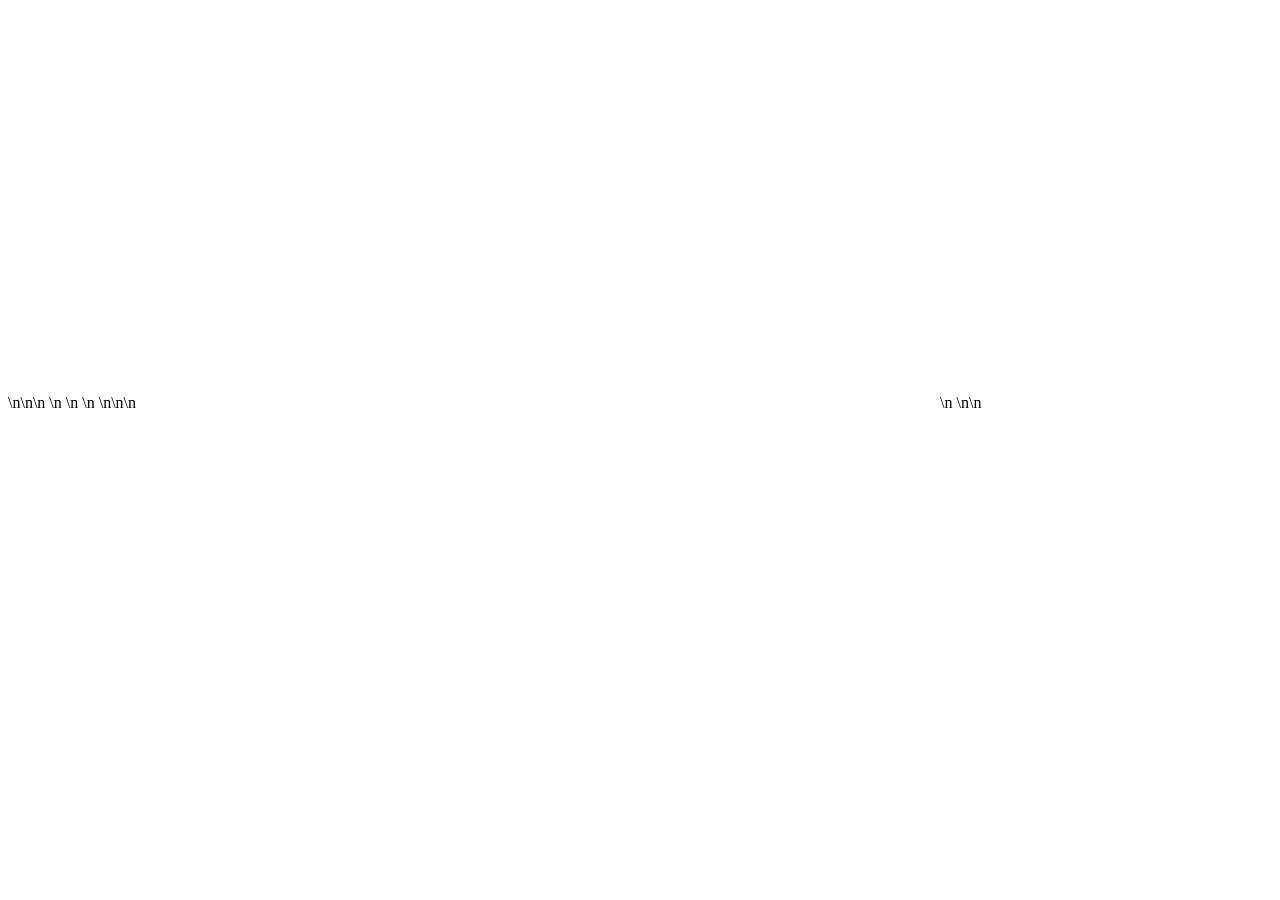
==== index.html @ 07c6e872 "Create index.html with Pong game HTML structure" ====
<!DOCTYPE html>\n<html lang="en">\n<head>\n    <meta charset="UTF-8">\n    <meta name="viewport" content="width=device-width, initial-scale=1.0">\n    <title>Pong Game</title>\n    <style>\n        body {\n            display: flex;\n            justify-content: center;\n            align-items: center;\n            height: 100vh;\n            background-color: black;\n        }\n        canvas {\n            border: 1px solid white;\n        }\n    </style>\n</head>\n<body>\n    <canvas id="gameCanvas" width="800" height="400"></canvas>\n    <script>\n        // Pong game JavaScript code will go here\n    </script>\n</body>\n</html>
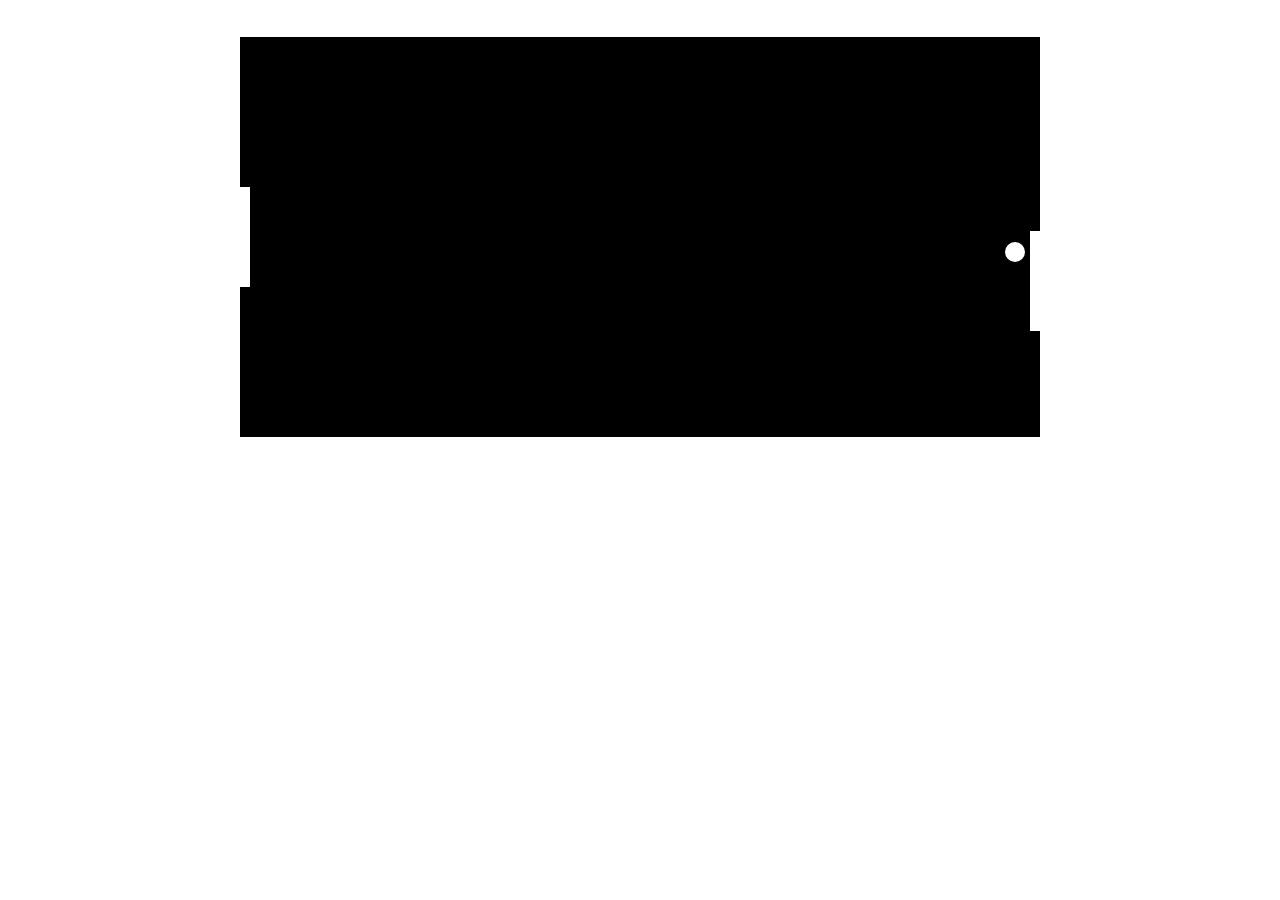
==== commit 6f599e8f: "Updated index.html to implement a complete Pong game with HTML, CSS, and JavaScript features." ====
--- a/index.html
+++ b/index.html
@@ -1 +1,129 @@
-<!DOCTYPE html>\n<html lang="en">\n<head>\n    <meta charset="UTF-8">\n    <meta name="viewport" content="width=device-width, initial-scale=1.0">\n    <title>Pong Game</title>\n    <style>\n        body {\n            display: flex;\n            justify-content: center;\n            align-items: center;\n            height: 100vh;\n            background-color: black;\n        }\n        canvas {\n            border: 1px solid white;\n        }\n    </style>\n</head>\n<body>\n    <canvas id="gameCanvas" width="800" height="400"></canvas>\n    <script>\n        // Pong game JavaScript code will go here\n    </script>\n</body>\n</html>+<!DOCTYPE html>
+<html lang="en">
+<head>
+    <meta charset="UTF-8">
+    <meta name="viewport" content="width=device-width, initial-scale=1.0">
+    <title>Pong Game</title>
+    <style>
+        * {
+            margin: 0;
+            padding: 0;
+            box-sizing: border-box;
+        }
+        canvas {
+            background: black;
+            display: block;
+            margin: auto;
+        }
+
+        #scoreboard {
+            color: white;
+            text-align: center;
+            font-size: 2em;
+        }
+    </style>
+</head>
+<body>
+    <div id="scoreboard">
+        <span id="playerScore">0</span> : <span id="aiScore">0</span>
+    </div>
+    <canvas id="pongCanvas" width="800" height="400"></canvas>
+    <script>
+        const canvas = document.getElementById('pongCanvas');
+        const ctx = canvas.getContext('2d');
+
+        const paddleWidth = 10, paddleHeight = 100;
+        const ballSize = 10;
+
+        let player = {x: 0, y: canvas.height / 2 - paddleHeight / 2, score: 0};
+        let ai = {x: canvas.width - paddleWidth, y: canvas.height / 2 - paddleHeight / 2, score: 0};
+        let ball = {x: canvas.width / 2, y: canvas.height / 2, radius: ballSize, velocityX: 5, velocityY: 5};
+
+        function drawRect(x, y, width, height, color) {
+            ctx.fillStyle = color;
+            ctx.fillRect(x, y, width, height);
+        }
+
+        function drawArc(x, y, radius, color) {
+            ctx.fillStyle = color;
+            ctx.beginPath();
+            ctx.arc(x, y, radius, 0, Math.PI * 2, false);
+            ctx.closePath();
+            ctx.fill();
+        }
+
+        function resetBall() {
+            ball.x = canvas.width / 2;
+            ball.y = canvas.height / 2;
+            ball.velocityX = 5 * (Math.random() > 0.5 ? 1 : -1);
+            ball.velocityY = 5 * (Math.random() > 0.5 ? 1 : -1);
+        }
+
+        function update() {
+            ball.x += ball.velocityX;
+            ball.y += ball.velocityY;
+
+            // Ball collision with top and bottom
+            if (ball.y + ball.radius > canvas.height || ball.y - ball.radius < 0) {
+                ball.velocityY = -ball.velocityY;
+            }
+
+            // Ball collision with paddles
+            if (ball.x < player.x + paddleWidth &&
+                ball.y > player.y &&
+                ball.y < player.y + paddleHeight) {
+                ball.velocityX = -ball.velocityX;
+            }
+
+            if (ball.x + ball.radius > ai.x &&
+                ball.y > ai.y &&
+                ball.y < ai.y + paddleHeight) {
+                ball.velocityX = -ball.velocityX;
+            }
+
+            // Score Update
+            if (ball.x - ball.radius < 0) {
+                ai.score += 1;
+                resetBall();
+            }
+            else if (ball.x + ball.radius > canvas.width) {
+                player.score += 1;
+                resetBall();
+            }
+        }
+
+        function draw() {
+            drawRect(0, 0, canvas.width, canvas.height, 'black');
+            drawRect(player.x, player.y, paddleWidth, paddleHeight, 'white');
+            drawRect(ai.x, ai.y, paddleWidth, paddleHeight, 'white');
+            drawArc(ball.x, ball.y, ball.radius, 'white');
+            document.getElementById('playerScore').innerText = player.score;
+            document.getElementById('aiScore').innerText = ai.score;
+        }
+
+        function aiMovement() {
+            let middlePaddle = ai.y + paddleHeight / 2;
+            if (middlePaddle < ball.y) {
+                ai.y += 4;
+            } else {
+                ai.y -= 4;
+            }
+        }
+
+        function gameLoop() {
+            update();
+            aiMovement();
+            draw();
+            requestAnimationFrame(gameLoop);
+        }
+
+        document.addEventListener('mousemove', (event) => {
+            const rect = canvas.getBoundingClientRect();
+            player.y = event.clientY - rect.top - paddleHeight / 2;
+        });
+
+        resetBall();
+        gameLoop();
+    </script>
+</body>
+</html>
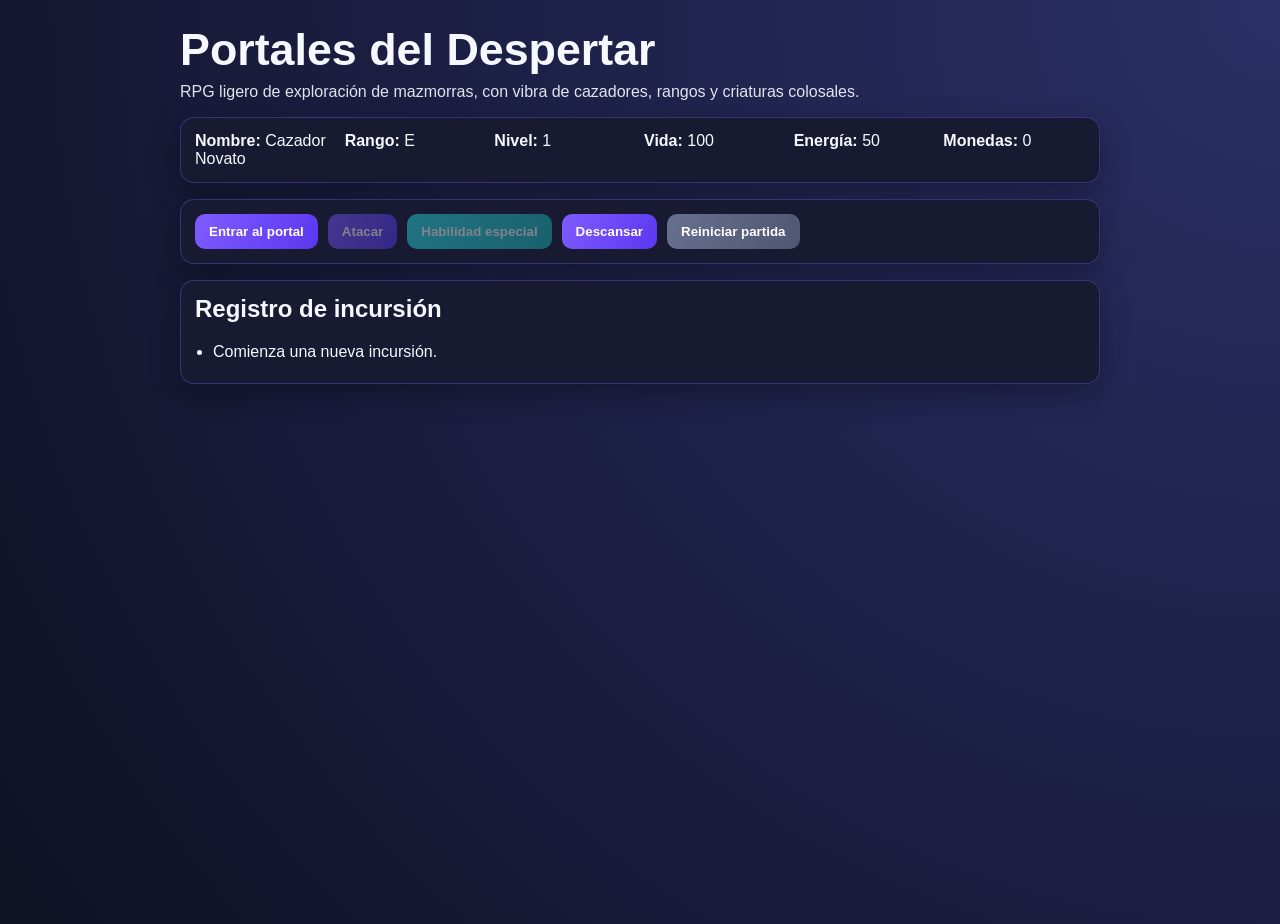
==== commit f5557fa0: "Create dungeon RPG inspired hunter portal fantasy" ====
--- a/index.html
+++ b/index.html
@@ -1,129 +1,44 @@
 <!DOCTYPE html>
-<html lang="en">
+<html lang="es">
 <head>
-    <meta charset="UTF-8">
-    <meta name="viewport" content="width=device-width, initial-scale=1.0">
-    <title>Pong Game</title>
-    <style>
-        * {
-            margin: 0;
-            padding: 0;
-            box-sizing: border-box;
-        }
-        canvas {
-            background: black;
-            display: block;
-            margin: auto;
-        }
-
-        #scoreboard {
-            color: white;
-            text-align: center;
-            font-size: 2em;
-        }
-    </style>
+  <meta charset="UTF-8" />
+  <meta name="viewport" content="width=device-width, initial-scale=1.0" />
+  <title>Portales del Despertar</title>
+  <link rel="stylesheet" href="styles.css" />
 </head>
 <body>
-    <div id="scoreboard">
-        <span id="playerScore">0</span> : <span id="aiScore">0</span>
-    </div>
-    <canvas id="pongCanvas" width="800" height="400"></canvas>
-    <script>
-        const canvas = document.getElementById('pongCanvas');
-        const ctx = canvas.getContext('2d');
+  <main class="app">
+    <header class="hero">
+      <h1>Portales del Despertar</h1>
+      <p>
+        RPG ligero de exploración de mazmorras, con vibra de cazadores, rangos y
+        criaturas colosales.
+      </p>
+    </header>
 
-        const paddleWidth = 10, paddleHeight = 100;
-        const ballSize = 10;
+    <section class="hud card">
+      <div><strong>Nombre:</strong> <span id="name">Cazador Novato</span></div>
+      <div><strong>Rango:</strong> <span id="rank">E</span></div>
+      <div><strong>Nivel:</strong> <span id="level">1</span></div>
+      <div><strong>Vida:</strong> <span id="hp">100</span></div>
+      <div><strong>Energía:</strong> <span id="energy">50</span></div>
+      <div><strong>Monedas:</strong> <span id="gold">0</span></div>
+    </section>
 
-        let player = {x: 0, y: canvas.height / 2 - paddleHeight / 2, score: 0};
-        let ai = {x: canvas.width - paddleWidth, y: canvas.height / 2 - paddleHeight / 2, score: 0};
-        let ball = {x: canvas.width / 2, y: canvas.height / 2, radius: ballSize, velocityX: 5, velocityY: 5};
+    <section class="actions card">
+      <button class="button" id="exploreBtn">Entrar al portal</button>
+      <button class="button" id="fightBtn" disabled>Atacar</button>
+      <button class="button" id="skillBtn" disabled>Habilidad especial</button>
+      <button class="button" id="restBtn">Descansar</button>
+      <button class="button" id="resetBtn">Reiniciar partida</button>
+    </section>
 
-        function drawRect(x, y, width, height, color) {
-            ctx.fillStyle = color;
-            ctx.fillRect(x, y, width, height);
-        }
+    <section class="log card">
+      <h2>Registro de incursión</h2>
+      <ul id="log"></ul>
+    </section>
+  </main>
 
-        function drawArc(x, y, radius, color) {
-            ctx.fillStyle = color;
-            ctx.beginPath();
-            ctx.arc(x, y, radius, 0, Math.PI * 2, false);
-            ctx.closePath();
-            ctx.fill();
-        }
-
-        function resetBall() {
-            ball.x = canvas.width / 2;
-            ball.y = canvas.height / 2;
-            ball.velocityX = 5 * (Math.random() > 0.5 ? 1 : -1);
-            ball.velocityY = 5 * (Math.random() > 0.5 ? 1 : -1);
-        }
-
-        function update() {
-            ball.x += ball.velocityX;
-            ball.y += ball.velocityY;
-
-            // Ball collision with top and bottom
-            if (ball.y + ball.radius > canvas.height || ball.y - ball.radius < 0) {
-                ball.velocityY = -ball.velocityY;
-            }
-
-            // Ball collision with paddles
-            if (ball.x < player.x + paddleWidth &&
-                ball.y > player.y &&
-                ball.y < player.y + paddleHeight) {
-                ball.velocityX = -ball.velocityX;
-            }
-
-            if (ball.x + ball.radius > ai.x &&
-                ball.y > ai.y &&
-                ball.y < ai.y + paddleHeight) {
-                ball.velocityX = -ball.velocityX;
-            }
-
-            // Score Update
-            if (ball.x - ball.radius < 0) {
-                ai.score += 1;
-                resetBall();
-            }
-            else if (ball.x + ball.radius > canvas.width) {
-                player.score += 1;
-                resetBall();
-            }
-        }
-
-        function draw() {
-            drawRect(0, 0, canvas.width, canvas.height, 'black');
-            drawRect(player.x, player.y, paddleWidth, paddleHeight, 'white');
-            drawRect(ai.x, ai.y, paddleWidth, paddleHeight, 'white');
-            drawArc(ball.x, ball.y, ball.radius, 'white');
-            document.getElementById('playerScore').innerText = player.score;
-            document.getElementById('aiScore').innerText = ai.score;
-        }
-
-        function aiMovement() {
-            let middlePaddle = ai.y + paddleHeight / 2;
-            if (middlePaddle < ball.y) {
-                ai.y += 4;
-            } else {
-                ai.y -= 4;
-            }
-        }
-
-        function gameLoop() {
-            update();
-            aiMovement();
-            draw();
-            requestAnimationFrame(gameLoop);
-        }
-
-        document.addEventListener('mousemove', (event) => {
-            const rect = canvas.getBoundingClientRect();
-            player.y = event.clientY - rect.top - paddleHeight / 2;
-        });
-
-        resetBall();
-        gameLoop();
-    </script>
+  <script src="game.js"></script>
 </body>
-</html>+</html>
--- a/styles.css
+++ b/styles.css
@@ -0,0 +1,106 @@
+:root {
+  color-scheme: dark;
+  --bg: #0f1124;
+  --card: #1a1d35;
+  --ink: #f7f8ff;
+  --accent: #7f5cff;
+  --accent-2: #2de2e6;
+  --danger: #ff5f6d;
+}
+
+* {
+  box-sizing: border-box;
+}
+
+body {
+  margin: 0;
+  font-family: "Segoe UI", Tahoma, Geneva, Verdana, sans-serif;
+  background: radial-gradient(circle at top right, #2a2f66, var(--bg));
+  color: var(--ink);
+  min-height: 100vh;
+}
+
+.app {
+  width: min(920px, 92vw);
+  margin: 24px auto;
+  display: grid;
+  gap: 16px;
+}
+
+.hero h1 {
+  margin: 0;
+  font-size: clamp(1.8rem, 3.8vw, 2.8rem);
+}
+
+.hero p {
+  margin: 8px 0 0;
+  opacity: 0.9;
+}
+
+.card {
+  background-color: color-mix(in srgb, var(--card), black 10%);
+  border: 1px solid color-mix(in srgb, var(--accent), transparent 65%);
+  border-radius: 14px;
+  padding: 14px;
+  box-shadow: 0 10px 30px rgba(0, 0, 0, 0.3);
+}
+
+.hud {
+  display: grid;
+  grid-template-columns: repeat(auto-fit, minmax(140px, 1fr));
+  gap: 8px;
+}
+
+.actions {
+  display: flex;
+  flex-wrap: wrap;
+  gap: 10px;
+}
+
+.button {
+  border: 0;
+  color: white;
+  background: linear-gradient(120deg, var(--accent), #5a37ef);
+  padding: 10px 14px;
+  border-radius: 10px;
+  font-weight: 700;
+  cursor: pointer;
+  transition: transform 0.15s ease, filter 0.2s ease;
+}
+
+.button:hover:not(:disabled) {
+  transform: translateY(-2px);
+  filter: brightness(1.06);
+}
+
+.button:disabled {
+  opacity: 0.45;
+  cursor: not-allowed;
+}
+
+#skillBtn {
+  background: linear-gradient(120deg, var(--accent-2), #1db6b8);
+}
+
+#resetBtn {
+  background: linear-gradient(120deg, #68708f, #4e5673);
+}
+
+.log h2 {
+  margin-top: 0;
+}
+
+#log {
+  margin: 0;
+  padding-left: 18px;
+  max-height: 260px;
+  overflow-y: auto;
+}
+
+#log li {
+  margin-bottom: 8px;
+}
+
+.hit {
+  color: var(--danger);
+}
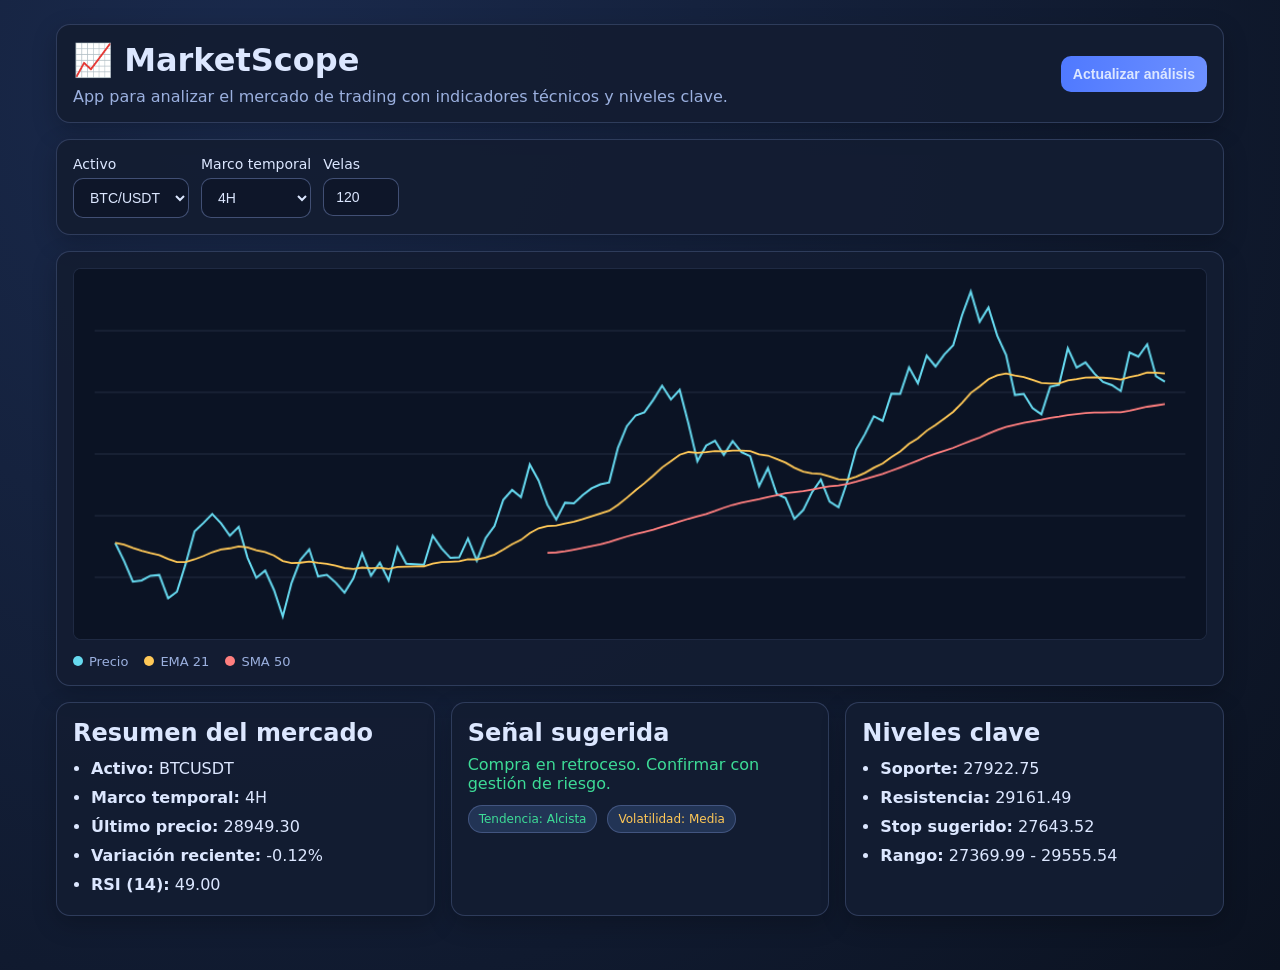
==== commit 45211a58: "Crear app web para análisis de mercado de trading" ====
--- a/index.html
+++ b/index.html
@@ -3,42 +3,76 @@
 <head>
   <meta charset="UTF-8" />
   <meta name="viewport" content="width=device-width, initial-scale=1.0" />
-  <title>Portales del Despertar</title>
+  <title>MarketScope - Analizador de Trading</title>
   <link rel="stylesheet" href="styles.css" />
 </head>
 <body>
   <main class="app">
-    <header class="hero">
-      <h1>Portales del Despertar</h1>
-      <p>
-        RPG ligero de exploración de mazmorras, con vibra de cazadores, rangos y
-        criaturas colosales.
-      </p>
+    <header class="app__header card">
+      <div>
+        <h1>📈 MarketScope</h1>
+        <p>App para analizar el mercado de trading con indicadores técnicos y niveles clave.</p>
+      </div>
+      <button id="refreshBtn" class="button">Actualizar análisis</button>
     </header>
 
-    <section class="hud card">
-      <div><strong>Nombre:</strong> <span id="name">Cazador Novato</span></div>
-      <div><strong>Rango:</strong> <span id="rank">E</span></div>
-      <div><strong>Nivel:</strong> <span id="level">1</span></div>
-      <div><strong>Vida:</strong> <span id="hp">100</span></div>
-      <div><strong>Energía:</strong> <span id="energy">50</span></div>
-      <div><strong>Monedas:</strong> <span id="gold">0</span></div>
+    <section class="controls card">
+      <label>
+        Activo
+        <select id="symbolSelect">
+          <option value="BTCUSDT">BTC/USDT</option>
+          <option value="ETHUSDT">ETH/USDT</option>
+          <option value="EURUSD">EUR/USD</option>
+          <option value="AAPL">AAPL</option>
+        </select>
+      </label>
+
+      <label>
+        Marco temporal
+        <select id="timeframeSelect">
+          <option value="1H">1H</option>
+          <option value="4H" selected>4H</option>
+          <option value="1D">1D</option>
+        </select>
+      </label>
+
+      <label>
+        Velas
+        <input id="periodInput" type="number" min="40" max="300" value="120" />
+      </label>
     </section>
 
-    <section class="actions card">
-      <button class="button" id="exploreBtn">Entrar al portal</button>
-      <button class="button" id="fightBtn" disabled>Atacar</button>
-      <button class="button" id="skillBtn" disabled>Habilidad especial</button>
-      <button class="button" id="restBtn">Descansar</button>
-      <button class="button" id="resetBtn">Reiniciar partida</button>
+    <section class="chart card">
+      <canvas id="priceCanvas" width="1100" height="360" aria-label="Gráfico de precio"></canvas>
+      <div class="chart__legend">
+        <span><i class="dot price"></i>Precio</span>
+        <span><i class="dot ema"></i>EMA 21</span>
+        <span><i class="dot sma"></i>SMA 50</span>
+      </div>
     </section>
 
-    <section class="log card">
-      <h2>Registro de incursión</h2>
-      <ul id="log"></ul>
+    <section class="grid">
+      <article class="card stats">
+        <h2>Resumen del mercado</h2>
+        <ul id="marketSummary"></ul>
+      </article>
+
+      <article class="card signal">
+        <h2>Señal sugerida</h2>
+        <p id="signalText">Calculando...</p>
+        <div class="pill-group">
+          <span id="trendPill" class="pill">Tendencia</span>
+          <span id="volatilityPill" class="pill">Volatilidad</span>
+        </div>
+      </article>
+
+      <article class="card levels">
+        <h2>Niveles clave</h2>
+        <ul id="levelsList"></ul>
+      </article>
     </section>
   </main>
 
-  <script src="game.js"></script>
+  <script src="app.js"></script>
 </body>
 </html>
--- a/styles.css
+++ b/styles.css
@@ -1,106 +1,132 @@
 :root {
-  color-scheme: dark;
-  --bg: #0f1124;
-  --card: #1a1d35;
-  --ink: #f7f8ff;
-  --accent: #7f5cff;
-  --accent-2: #2de2e6;
-  --danger: #ff5f6d;
+  --bg: #0b1220;
+  --card: #141d32;
+  --text: #dce7ff;
+  --muted: #9bb0df;
+  --accent: #5f8cff;
+  --good: #3ddc97;
+  --bad: #ff6b6b;
+  --warn: #ffc857;
 }
 
-* {
-  box-sizing: border-box;
-}
+* { box-sizing: border-box; }
 
 body {
   margin: 0;
-  font-family: "Segoe UI", Tahoma, Geneva, Verdana, sans-serif;
-  background: radial-gradient(circle at top right, #2a2f66, var(--bg));
-  color: var(--ink);
-  min-height: 100vh;
+  font-family: Inter, system-ui, -apple-system, Segoe UI, Roboto, sans-serif;
+  background: radial-gradient(circle at 20% 10%, #1a2a4d, var(--bg));
+  color: var(--text);
 }
 
 .app {
-  width: min(920px, 92vw);
+  max-width: 1200px;
   margin: 24px auto;
+  padding: 0 16px 30px;
   display: grid;
   gap: 16px;
 }
 
-.hero h1 {
-  margin: 0;
-  font-size: clamp(1.8rem, 3.8vw, 2.8rem);
+.card {
+  background: rgba(20, 29, 50, 0.95);
+  border: 1px solid rgba(159, 184, 255, 0.2);
+  border-radius: 14px;
+  padding: 16px;
+  box-shadow: 0 8px 24px rgba(0, 0, 0, 0.22);
 }
 
-.hero p {
-  margin: 8px 0 0;
-  opacity: 0.9;
+.app__header {
+  display: flex;
+  justify-content: space-between;
+  align-items: center;
+  gap: 12px;
 }
 
-.card {
-  background-color: color-mix(in srgb, var(--card), black 10%);
-  border: 1px solid color-mix(in srgb, var(--accent), transparent 65%);
-  border-radius: 14px;
-  padding: 14px;
-  box-shadow: 0 10px 30px rgba(0, 0, 0, 0.3);
+h1, h2 { margin: 0 0 8px; }
+p { margin: 0; color: var(--muted); }
+
+.controls {
+  display: flex;
+  gap: 12px;
+  flex-wrap: wrap;
 }
 
-.hud {
-  display: grid;
-  grid-template-columns: repeat(auto-fit, minmax(140px, 1fr));
-  gap: 8px;
+label {
+  display: flex;
+  flex-direction: column;
+  font-size: 14px;
+  gap: 6px;
 }
 
-.actions {
-  display: flex;
-  flex-wrap: wrap;
-  gap: 10px;
+select, input, .button {
+  border: 1px solid rgba(162, 186, 255, 0.35);
+  border-radius: 10px;
+  background: #0e1629;
+  color: var(--text);
+  padding: 10px 12px;
+  font-size: 14px;
 }
 
 .button {
-  border: 0;
-  color: white;
-  background: linear-gradient(120deg, var(--accent), #5a37ef);
-  padding: 10px 14px;
-  border-radius: 10px;
-  font-weight: 700;
+  background: linear-gradient(100deg, #4f79ff, #6d90ff);
+  border: none;
   cursor: pointer;
-  transition: transform 0.15s ease, filter 0.2s ease;
+  font-weight: 600;
 }
 
-.button:hover:not(:disabled) {
-  transform: translateY(-2px);
-  filter: brightness(1.06);
+.chart canvas {
+  width: 100%;
+  height: auto;
+  border-radius: 8px;
+  background: #0b1324;
+  border: 1px solid rgba(159, 184, 255, 0.14);
 }
 
-.button:disabled {
-  opacity: 0.45;
-  cursor: not-allowed;
+.chart__legend {
+  display: flex;
+  gap: 16px;
+  margin-top: 10px;
+  color: var(--muted);
+  font-size: 13px;
 }
 
-#skillBtn {
-  background: linear-gradient(120deg, var(--accent-2), #1db6b8);
+.dot {
+  width: 10px;
+  height: 10px;
+  border-radius: 50%;
+  display: inline-block;
+  margin-right: 6px;
 }
 
-#resetBtn {
-  background: linear-gradient(120deg, #68708f, #4e5673);
+.dot.price { background: #66d9ef; }
+.dot.ema { background: #ffc857; }
+.dot.sma { background: #ff7f7f; }
+
+.grid {
+  display: grid;
+  gap: 16px;
+  grid-template-columns: repeat(auto-fit, minmax(230px, 1fr));
 }
 
-.log h2 {
-  margin-top: 0;
+ul {
+  margin: 0;
+  padding-left: 18px;
+  line-height: 1.8;
 }
 
-#log {
-  margin: 0;
-  padding-left: 18px;
-  max-height: 260px;
-  overflow-y: auto;
+.pill-group {
+  display: flex;
+  gap: 10px;
+  margin-top: 12px;
 }
 
-#log li {
-  margin-bottom: 8px;
+.pill {
+  background: #223455;
+  border: 1px solid rgba(159, 184, 255, 0.25);
+  border-radius: 999px;
+  font-size: 12px;
+  padding: 6px 10px;
 }
 
-.hit {
-  color: var(--danger);
-}
+.bull { color: var(--good); }
+.bear { color: var(--bad); }
+.flat { color: var(--warn); }
